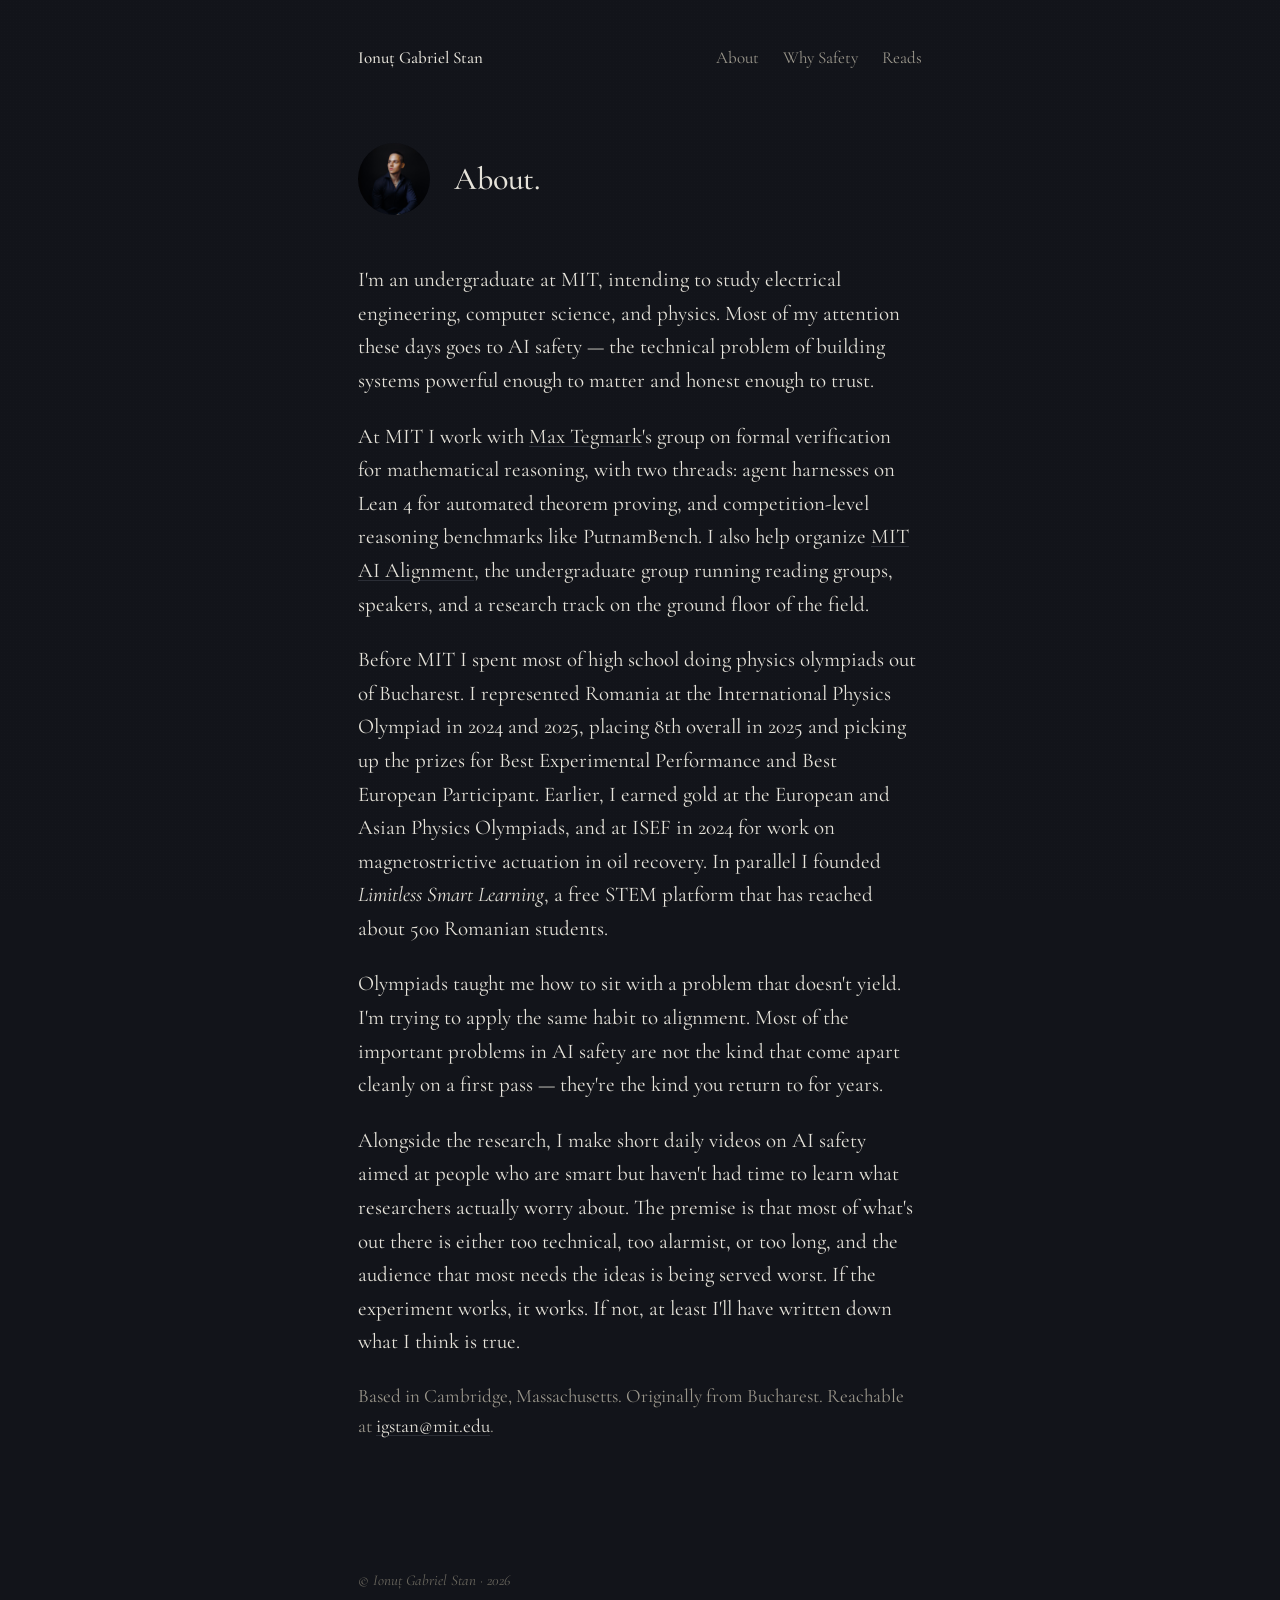
==== about.html @ c5e1496e "Add files via upload" ====
<!DOCTYPE html>
<html lang="en">
<head>
<meta charset="UTF-8">
<meta name="viewport" content="width=device-width, initial-scale=1.0">
<title>About — Ionuț Gabriel Stan</title>
<link rel="preconnect" href="https://fonts.googleapis.com">
<link rel="preconnect" href="https://fonts.gstatic.com" crossorigin>
<link href="https://fonts.googleapis.com/css2?family=Cormorant+Garamond:ital,wght@0,400;0,500;0,600;1,400;1,500&family=Inter:wght@400;500&display=swap" rel="stylesheet">
<link rel="stylesheet" href="style.css">
</head>
<body>
  <div class="wrap">
    <nav>
      <a href="index.html" class="brand">Ionuț Gabriel Stan</a>
      <div class="links">
        <a href="about.html">About</a>
        <a href="why-safety.html">Why Safety</a>
        <a href="reads.html">Reads</a>
      </div>
    </nav>

    <main class="page">
      <div class="page-header">
        <img src="portrait.jpeg" alt="Ionuț Gabriel Stan" class="portrait-sm">
        <h1 class="page-title">About.</h1>
      </div>

      <div class="prose">
        <p>I'm an undergraduate at MIT, intending to study electrical engineering, computer science, and physics. Most of my attention these days goes to AI safety — the technical problem of building systems powerful enough to matter and honest enough to trust.</p>

        <p>At MIT I work with <a href="https://space.mit.edu/home/tegmark/">Max Tegmark</a>'s group on formal verification for mathematical reasoning, with two threads: agent harnesses on Lean 4 for automated theorem proving, and competition-level reasoning benchmarks like PutnamBench. I also help organize <a href="https://aialignment.mit.edu/">MIT AI Alignment</a>, the undergraduate group running reading groups, speakers, and a research track on the ground floor of the field.</p>

        <p>Before MIT I spent most of high school doing physics olympiads out of Bucharest. I represented Romania at the International Physics Olympiad in 2024 and 2025, placing 8th overall in 2025 and picking up the prizes for Best Experimental Performance and Best European Participant. Earlier, I earned gold at the European and Asian Physics Olympiads, and at ISEF in 2024 for work on magnetostrictive actuation in oil recovery. In parallel I founded <em>Limitless Smart Learning</em>, a free STEM platform that has reached about 500 Romanian students.</p>

        <p>Olympiads taught me how to sit with a problem that doesn't yield. I'm trying to apply the same habit to alignment. Most of the important problems in AI safety are not the kind that come apart cleanly on a first pass — they're the kind you return to for years.</p>

        <p>Alongside the research, I make short daily videos on AI safety aimed at people who are smart but haven't had time to learn what researchers actually worry about. The premise is that most of what's out there is either too technical, too alarmist, or too long, and the audience that most needs the ideas is being served worst. If the experiment works, it works. If not, at least I'll have written down what I think is true.</p>

        <p class="muted">Based in Cambridge, Massachusetts. Originally from Bucharest. Reachable at <a href="mailto:igstan@mit.edu">igstan@mit.edu</a>.</p>
      </div>
    </main>

    <footer>
      © Ionuț Gabriel Stan · 2026
    </footer>
  </div>
</body>
</html>
---- style.css ----
:root {
  --bg: #12141a;
  --bg-soft: #181b23;
  --fg: #e6e3da;
  --fg-muted: #9b978c;
  --fg-dim: #6a675e;
  --accent: #b0bacb;
  --rule: #2a2d35;
  --serif: 'Cormorant Garamond', 'EB Garamond', Georgia, serif;
  --sans: 'Inter', -apple-system, sans-serif;
  --maxw: 620px;
}

* { box-sizing: border-box; margin: 0; padding: 0; }
html { scroll-behavior: smooth; }

body {
  background: var(--bg);
  color: var(--fg);
  font-family: var(--serif);
  font-size: 21px;
  line-height: 1.6;
  font-weight: 400;
  -webkit-font-smoothing: antialiased;
  -moz-osx-font-smoothing: grayscale;
  text-rendering: optimizeLegibility;
  min-height: 100vh;
  display: flex;
  flex-direction: column;
}

body::before {
  content: '';
  position: fixed;
  inset: 0;
  background-image: radial-gradient(rgba(255,255,255,0.012) 1px, transparent 1px);
  background-size: 3px 3px;
  pointer-events: none;
  z-index: 1;
}

.wrap {
  max-width: var(--maxw);
  width: 100%;
  margin: 0 auto;
  padding: 0 28px;
  position: relative;
  z-index: 2;
  flex: 1;
  display: flex;
  flex-direction: column;
}

/* Nav */
nav {
  padding: 44px 0 0;
  display: flex;
  justify-content: space-between;
  align-items: baseline;
  font-family: var(--serif);
  font-size: 17px;
}

nav .brand {
  color: var(--fg);
  text-decoration: none;
  font-weight: 500;
}

nav .links {
  display: flex;
  gap: 24px;
}

nav a {
  color: var(--fg-muted);
  text-decoration: none;
  transition: color 0.2s ease;
}

nav a:hover { color: var(--fg); }

/* LANDING */
main.landing {
  flex: 1;
  display: flex;
  flex-direction: column;
  align-items: flex-start;
  justify-content: center;
  padding: 64px 0;
  max-width: 560px;
}

.landing h1 {
  font-family: var(--serif);
  font-size: 32px;
  font-weight: 500;
  line-height: 1.15;
  letter-spacing: -0.005em;
  margin-bottom: 28px;
}

.landing .prose p {
  font-size: 21px;
  line-height: 1.55;
  margin-bottom: 18px;
  color: var(--fg);
}

.landing .prose a {
  color: var(--fg);
  text-decoration: underline;
  text-decoration-color: var(--fg-muted);
  text-decoration-thickness: 1px;
  text-underline-offset: 4px;
  transition: text-decoration-color 0.2s ease;
}

.landing .prose a:hover {
  text-decoration-color: var(--accent);
}

.summary-label {
  display: block;
  font-family: var(--serif);
  font-style: italic;
  color: var(--fg-muted);
  font-size: 18px;
  margin-top: 36px;
  margin-bottom: 24px;
}

.portrait-lg {
  width: 220px;
  height: 220px;
  border-radius: 50%;
  object-fit: cover;
  object-position: center 20%;
  filter: grayscale(0.18) contrast(1.02);
  display: block;
}

/* CONTENT PAGES */
main.page {
  padding: 72px 0 48px;
  max-width: 560px;
}

.page-header {
  display: flex;
  align-items: center;
  gap: 24px;
  margin-bottom: 48px;
}

.portrait-sm {
  width: 72px;
  height: 72px;
  border-radius: 50%;
  object-fit: cover;
  object-position: center 20%;
  filter: grayscale(0.18) contrast(1.02);
  flex-shrink: 0;
}

h1.page-title {
  font-family: var(--serif);
  font-size: 32px;
  font-weight: 500;
  line-height: 1.15;
  letter-spacing: -0.005em;
  margin: 0;
}

/* Prose */
.prose p {
  margin-bottom: 22px;
  color: var(--fg);
}

.prose p.muted {
  color: var(--fg-muted);
  font-size: 19px;
}

.prose a {
  color: var(--fg);
  text-decoration: underline;
  text-decoration-color: var(--rule);
  text-decoration-thickness: 1px;
  text-underline-offset: 3px;
  transition: text-decoration-color 0.2s ease;
}

.prose a:hover {
  text-decoration-color: var(--accent);
}

em, i { font-style: italic; }

h2 {
  font-family: var(--serif);
  font-size: 19px;
  font-weight: 400;
  font-style: italic;
  color: var(--fg-muted);
  margin-top: 52px;
  margin-bottom: 22px;
}

h3 {
  font-family: var(--serif);
  font-size: 22px;
  font-weight: 500;
  margin-top: 36px;
  margin-bottom: 14px;
  color: var(--fg);
}

/* Link lists */
.linklist {
  list-style: none;
}

.linklist li {
  padding: 16px 0;
  border-bottom: 1px solid var(--rule);
}

.linklist li:last-child { border-bottom: none; }

.linklist .row {
  display: flex;
  justify-content: space-between;
  align-items: baseline;
  gap: 16px;
  margin-bottom: 4px;
}

.linklist .title {
  color: var(--fg);
  font-family: var(--serif);
  font-size: 20px;
  font-style: italic;
  font-weight: 500;
}

.linklist .author {
  font-family: var(--serif);
  font-size: 17px;
  color: var(--fg-muted);
  white-space: nowrap;
}

.linklist .note {
  font-family: var(--serif);
  font-size: 18px;
  color: var(--fg-muted);
  line-height: 1.5;
  margin-top: 4px;
}

/* Footer */
footer {
  padding: 56px 0 44px;
  font-family: var(--serif);
  font-size: 15px;
  color: var(--fg-dim);
  font-style: italic;
}

/* Responsive */
@media (max-width: 600px) {
  body { font-size: 19px; }
  .landing h1 { font-size: 28px; }
  h1.page-title { font-size: 26px; }
  .landing .prose p { font-size: 19px; }
  .portrait-lg { width: 180px; height: 180px; }
  .portrait-sm { width: 56px; height: 56px; }
  main.landing { padding: 40px 0; }
  main.page { padding: 52px 0 40px; }
  nav { padding-top: 32px; font-size: 16px; }
  .page-header { gap: 16px; margin-bottom: 40px; }
}

/* Fade */
main > *, main .prose > * {
  animation: fade 0.7s ease-out both;
}
main > *:nth-child(2) { animation-delay: 0.08s; }
main > *:nth-child(3) { animation-delay: 0.16s; }

@keyframes fade {
  from { opacity: 0; transform: translateY(6px); }
  to { opacity: 1; transform: translateY(0); }
}
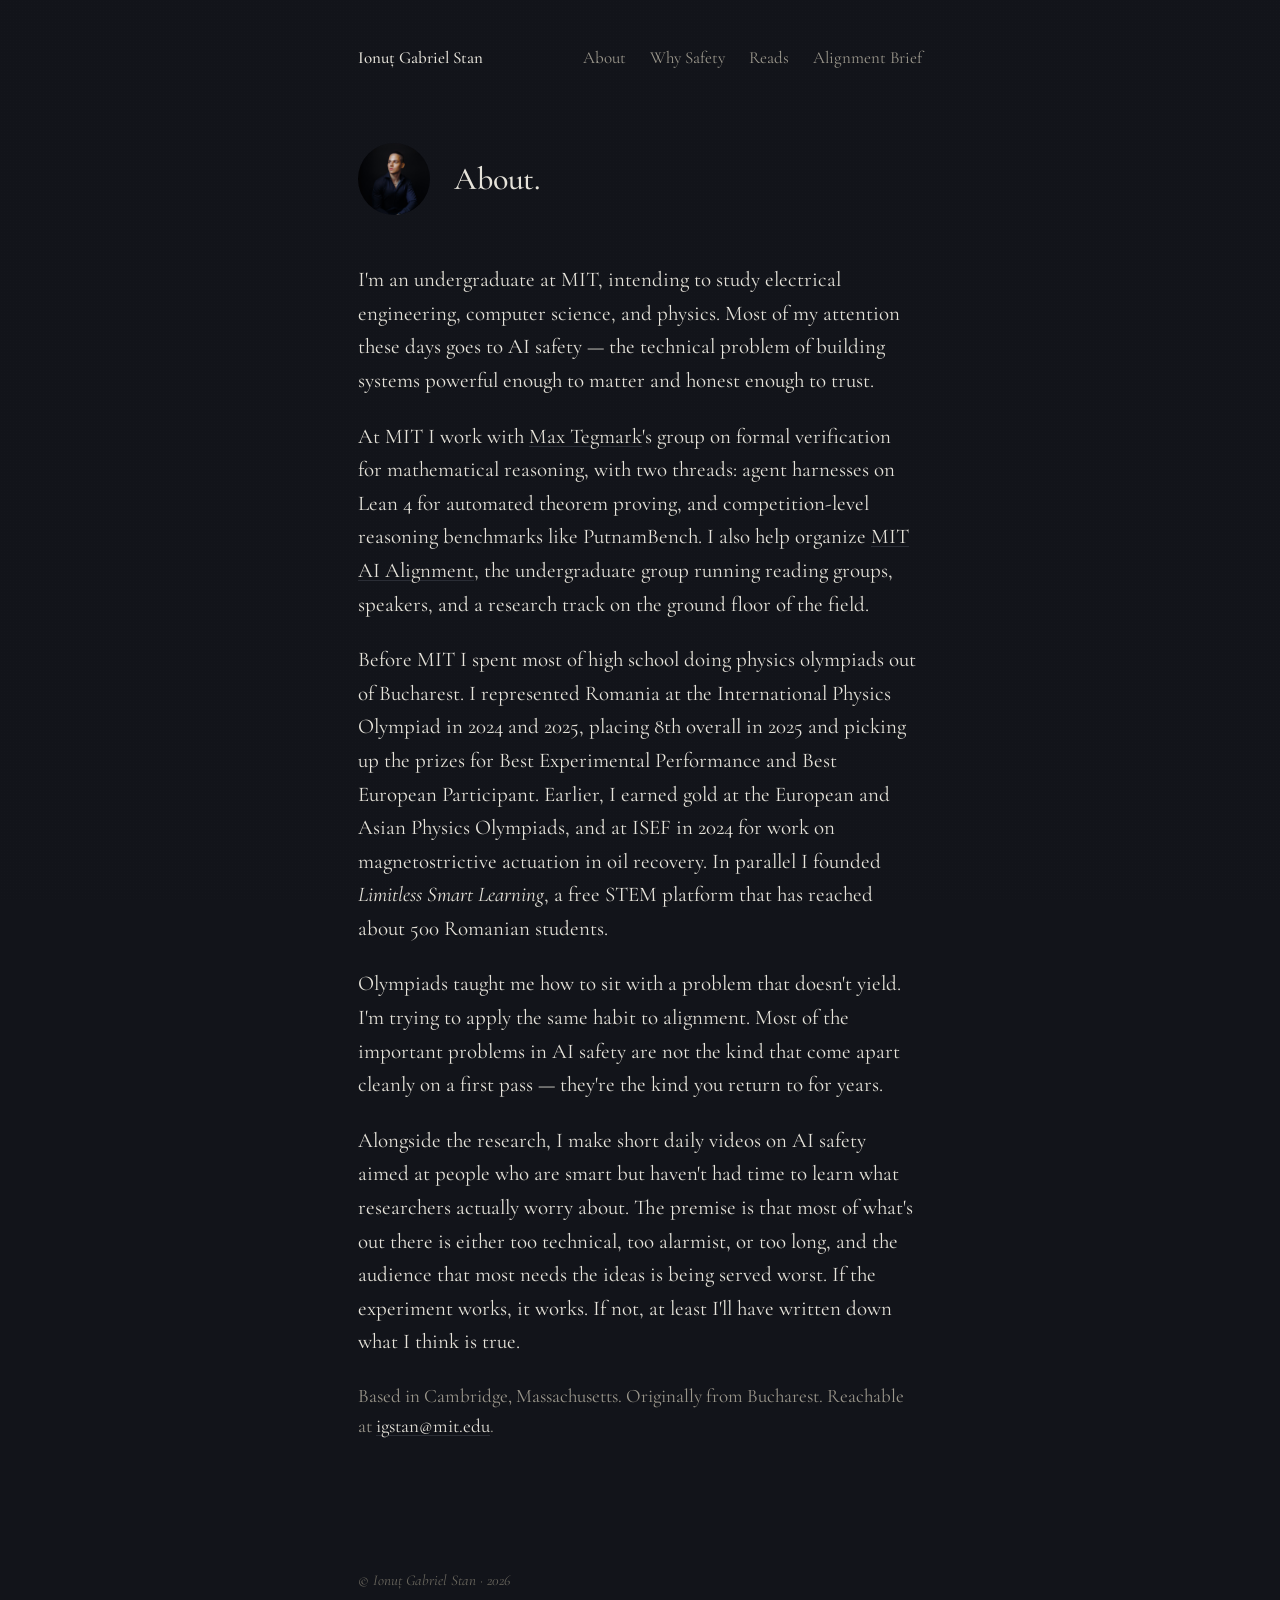
==== commit 35526b34: "site: trim home, cut reads to 5, add alignment brief page" ====
--- a/about.html
+++ b/about.html
@@ -17,6 +17,7 @@
         <a href="about.html">About</a>
         <a href="why-safety.html">Why Safety</a>
         <a href="reads.html">Reads</a>
+        <a href="alignment-brief.html">Alignment Brief</a>
       </div>
     </nav>
 
--- a/style.css
+++ b/style.css
@@ -294,3 +294,22 @@
   from { opacity: 0; transform: translateY(6px); }
   to { opacity: 1; transform: translateY(0); }
 }
+
+  .linklist .links-inline {
+    display: flex;
+    gap: 14px;
+    font-family: var(--sans);
+    font-size: 13px;
+    letter-spacing: 0.04em;
+    text-transform: uppercase;
+  }
+
+  .linklist .links-inline a {
+    color: var(--fg-muted);
+    text-decoration: none;
+    transition: color 0.2s ease;
+  }
+
+  .linklist .links-inline a:hover {
+    color: var(--fg);
+  }
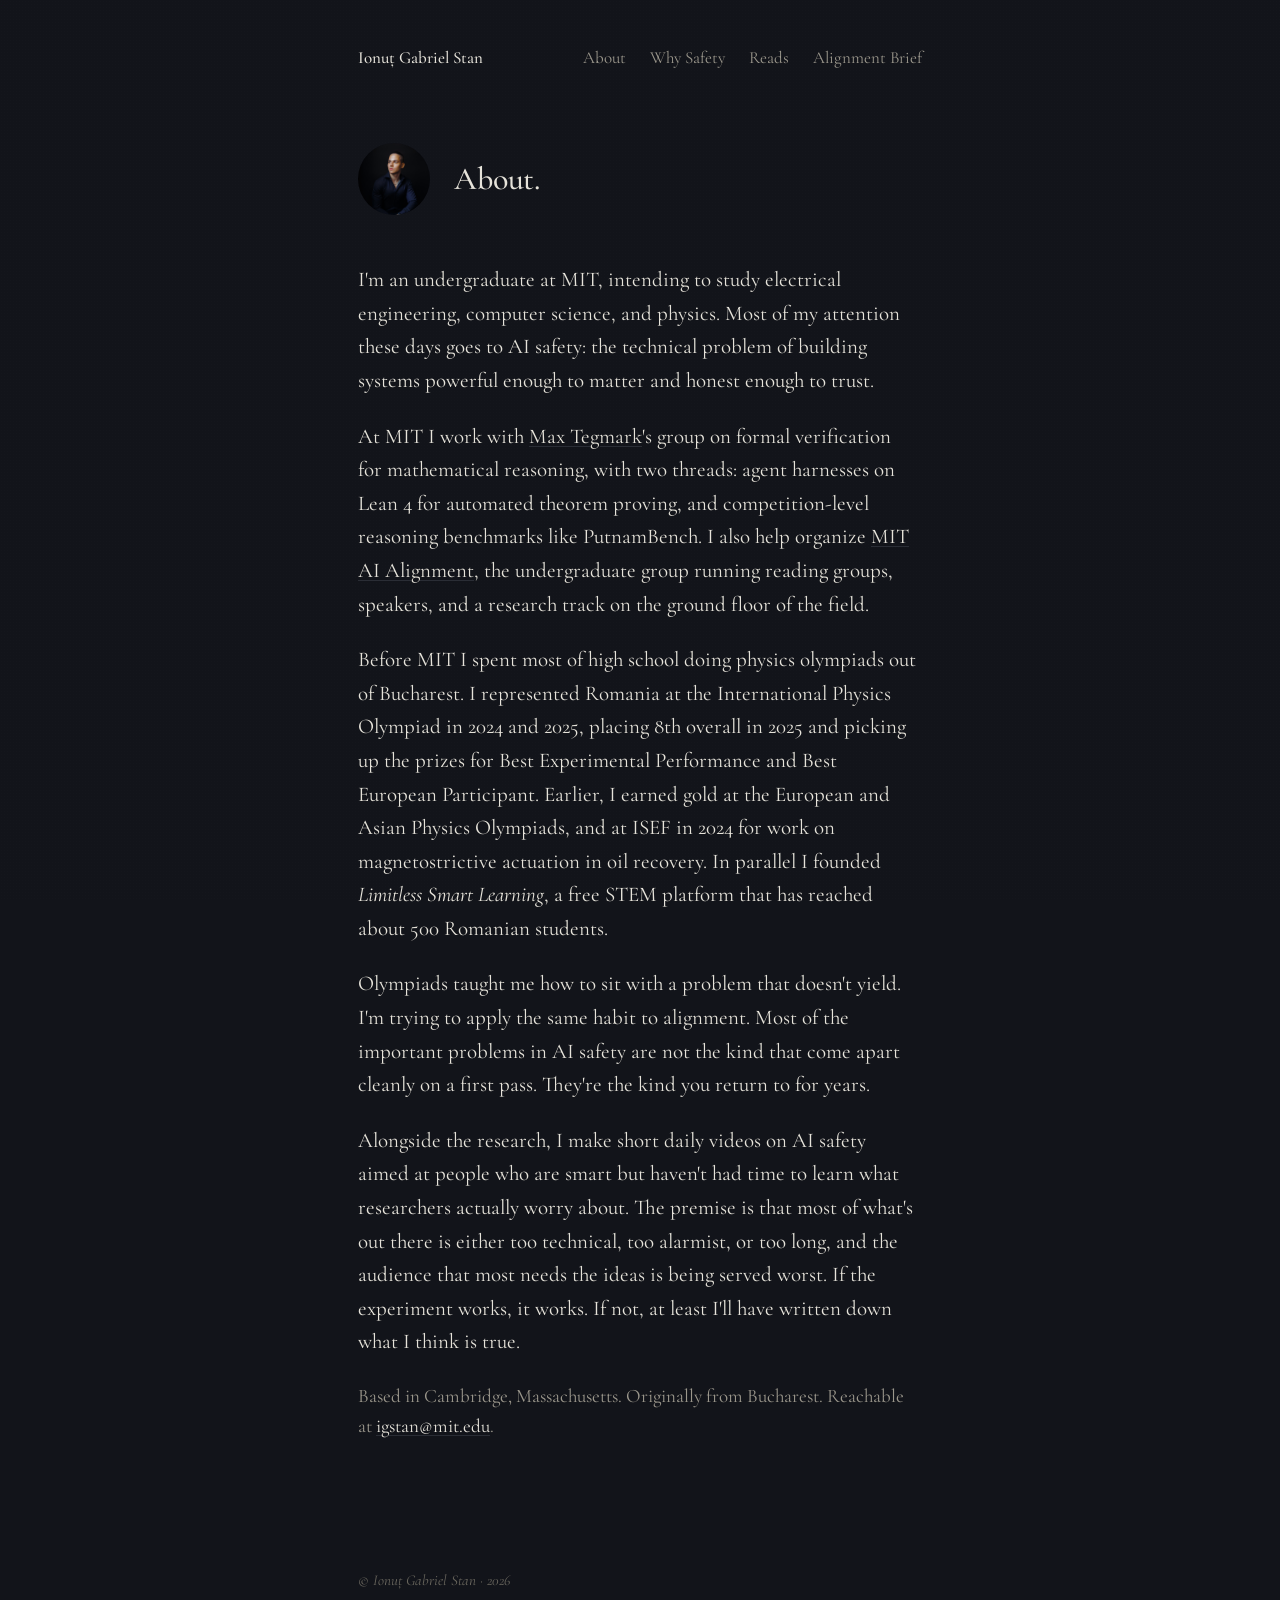
==== commit cd235830: "site: remove em-dashes, reorder landing, tighten copy" ====
--- a/about.html
+++ b/about.html
@@ -3,7 +3,7 @@
 <head>
 <meta charset="UTF-8">
 <meta name="viewport" content="width=device-width, initial-scale=1.0">
-<title>About — Ionuț Gabriel Stan</title>
+<title>About · Ionuț Gabriel Stan</title>
 <link rel="preconnect" href="https://fonts.googleapis.com">
 <link rel="preconnect" href="https://fonts.gstatic.com" crossorigin>
 <link href="https://fonts.googleapis.com/css2?family=Cormorant+Garamond:ital,wght@0,400;0,500;0,600;1,400;1,500&family=Inter:wght@400;500&display=swap" rel="stylesheet">
@@ -28,13 +28,13 @@
       </div>
 
       <div class="prose">
-        <p>I'm an undergraduate at MIT, intending to study electrical engineering, computer science, and physics. Most of my attention these days goes to AI safety — the technical problem of building systems powerful enough to matter and honest enough to trust.</p>
+        <p>I'm an undergraduate at MIT, intending to study electrical engineering, computer science, and physics. Most of my attention these days goes to AI safety: the technical problem of building systems powerful enough to matter and honest enough to trust.</p>
 
         <p>At MIT I work with <a href="https://space.mit.edu/home/tegmark/">Max Tegmark</a>'s group on formal verification for mathematical reasoning, with two threads: agent harnesses on Lean 4 for automated theorem proving, and competition-level reasoning benchmarks like PutnamBench. I also help organize <a href="https://aialignment.mit.edu/">MIT AI Alignment</a>, the undergraduate group running reading groups, speakers, and a research track on the ground floor of the field.</p>
 
         <p>Before MIT I spent most of high school doing physics olympiads out of Bucharest. I represented Romania at the International Physics Olympiad in 2024 and 2025, placing 8th overall in 2025 and picking up the prizes for Best Experimental Performance and Best European Participant. Earlier, I earned gold at the European and Asian Physics Olympiads, and at ISEF in 2024 for work on magnetostrictive actuation in oil recovery. In parallel I founded <em>Limitless Smart Learning</em>, a free STEM platform that has reached about 500 Romanian students.</p>
 
-        <p>Olympiads taught me how to sit with a problem that doesn't yield. I'm trying to apply the same habit to alignment. Most of the important problems in AI safety are not the kind that come apart cleanly on a first pass — they're the kind you return to for years.</p>
+        <p>Olympiads taught me how to sit with a problem that doesn't yield. I'm trying to apply the same habit to alignment. Most of the important problems in AI safety are not the kind that come apart cleanly on a first pass. They're the kind you return to for years.</p>
 
         <p>Alongside the research, I make short daily videos on AI safety aimed at people who are smart but haven't had time to learn what researchers actually worry about. The premise is that most of what's out there is either too technical, too alarmist, or too long, and the audience that most needs the ideas is being served worst. If the experiment works, it works. If not, at least I'll have written down what I think is true.</p>
 
--- a/style.css
+++ b/style.css
@@ -313,3 +313,7 @@
   .linklist .links-inline a:hover {
     color: var(--fg);
   }
+
+main.landing .prose p.spacer-top {
+  margin-top: 28px;
+}
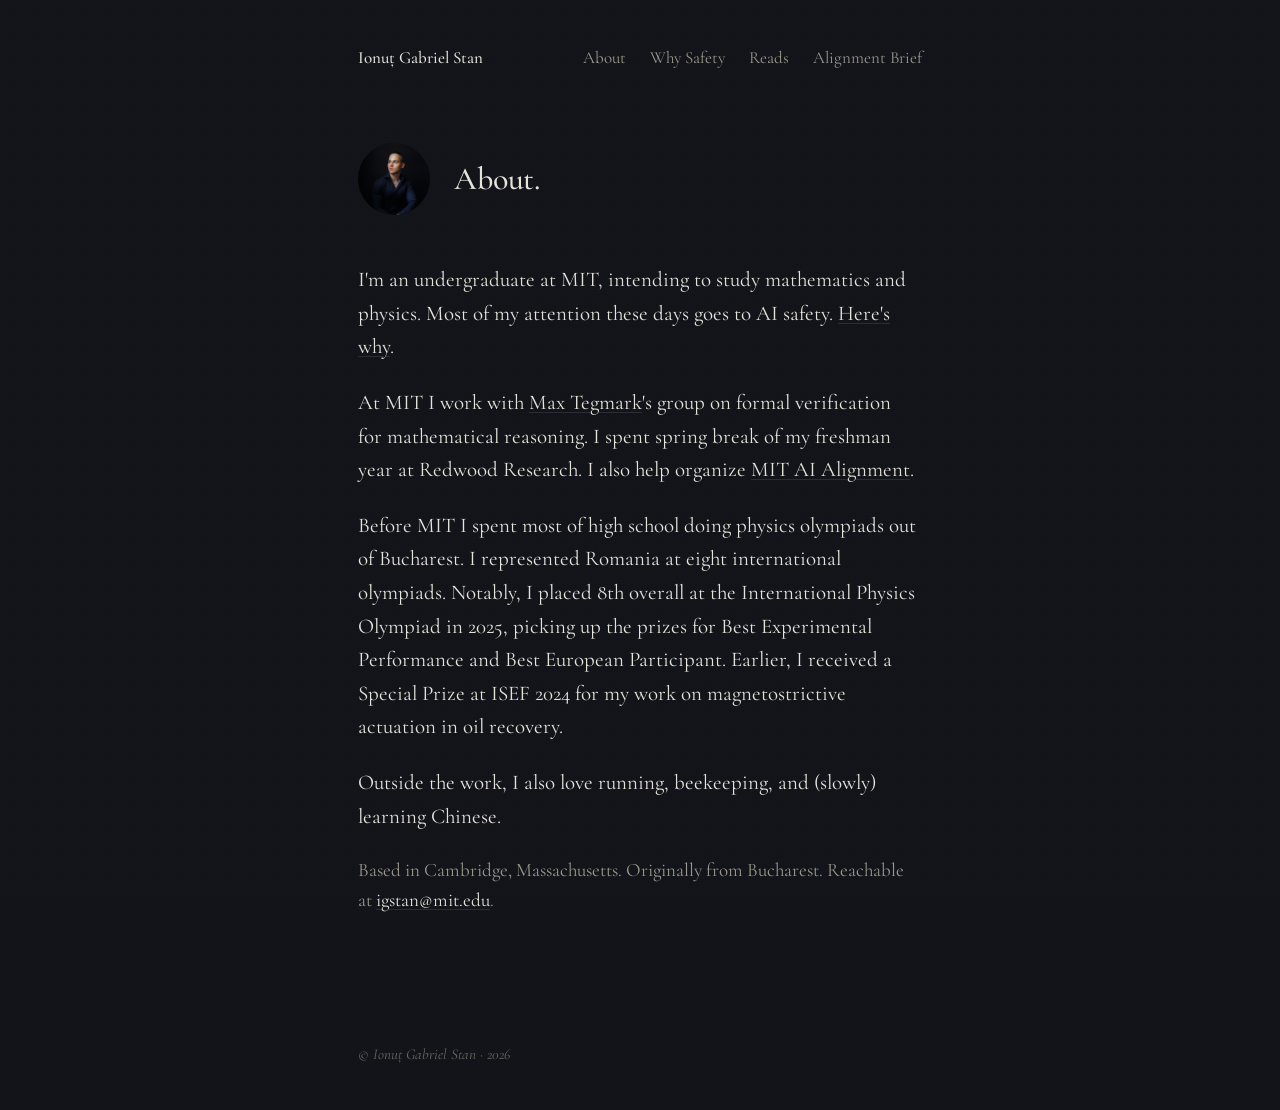
==== commit cd0031b3: "about: rewrite bio - studies, olympiads, hobbies Co-Authored-By: Claude Opus 4.7 (1M context) <norep" ====
--- a/about.html
+++ b/about.html
@@ -28,15 +28,13 @@
       </div>
 
       <div class="prose">
-        <p>I'm an undergraduate at MIT, intending to study electrical engineering, computer science, and physics. Most of my attention these days goes to AI safety: the technical problem of building systems powerful enough to matter and honest enough to trust.</p>
+        <p>I'm an undergraduate at MIT, intending to study mathematics and physics. Most of my attention these days goes to AI safety. <a href="why-safety.html">Here's why</a>.</p>
 
-        <p>At MIT I work with <a href="https://space.mit.edu/home/tegmark/">Max Tegmark</a>'s group on formal verification for mathematical reasoning, with two threads: agent harnesses on Lean 4 for automated theorem proving, and competition-level reasoning benchmarks like PutnamBench. I also help organize <a href="https://aialignment.mit.edu/">MIT AI Alignment</a>, the undergraduate group running reading groups, speakers, and a research track on the ground floor of the field.</p>
+        <p>At MIT I work with <a href="https://space.mit.edu/home/tegmark/">Max Tegmark</a>'s group on formal verification for mathematical reasoning. I spent spring break of my freshman year at Redwood Research. I also help organize <a href="https://aialignment.mit.edu/">MIT AI Alignment</a>.</p>
 
-        <p>Before MIT I spent most of high school doing physics olympiads out of Bucharest. I represented Romania at the International Physics Olympiad in 2024 and 2025, placing 8th overall in 2025 and picking up the prizes for Best Experimental Performance and Best European Participant. Earlier, I earned gold at the European and Asian Physics Olympiads, and at ISEF in 2024 for work on magnetostrictive actuation in oil recovery. In parallel I founded <em>Limitless Smart Learning</em>, a free STEM platform that has reached about 500 Romanian students.</p>
+        <p>Before MIT I spent most of high school doing physics olympiads out of Bucharest. I represented Romania at eight international olympiads. Notably, I placed 8th overall at the International Physics Olympiad in 2025, picking up the prizes for Best Experimental Performance and Best European Participant. Earlier, I received a Special Prize at ISEF 2024 for my work on magnetostrictive actuation in oil recovery.</p>
 
-        <p>Olympiads taught me how to sit with a problem that doesn't yield. I'm trying to apply the same habit to alignment. Most of the important problems in AI safety are not the kind that come apart cleanly on a first pass. They're the kind you return to for years.</p>
-
-        <p>Alongside the research, I make short daily videos on AI safety aimed at people who are smart but haven't had time to learn what researchers actually worry about. The premise is that most of what's out there is either too technical, too alarmist, or too long, and the audience that most needs the ideas is being served worst. If the experiment works, it works. If not, at least I'll have written down what I think is true.</p>
+        <p>Outside the work, I also love running, beekeeping, and (slowly) learning Chinese.</p>
 
         <p class="muted">Based in Cambridge, Massachusetts. Originally from Bucharest. Reachable at <a href="mailto:igstan@mit.edu">igstan@mit.edu</a>.</p>
       </div>
--- a/style.css
+++ b/style.css
@@ -86,8 +86,8 @@
   display: flex;
   flex-direction: column;
   align-items: flex-start;
-  justify-content: center;
-  padding: 64px 0;
+  justify-content: flex-start;
+  padding: 48px 0 64px;
   max-width: 560px;
 }
 
@@ -138,6 +138,7 @@
   object-position: center 20%;
   filter: grayscale(0.18) contrast(1.02);
   display: block;
+  margin-bottom: 20px;
 }
 
 /* CONTENT PAGES */
@@ -295,25 +296,48 @@
   to { opacity: 1; transform: translateY(0); }
 }
 
-  .linklist .links-inline {
-    display: flex;
-    gap: 14px;
-    font-family: var(--sans);
-    font-size: 13px;
-    letter-spacing: 0.04em;
-    text-transform: uppercase;
-  }
-
-  .linklist .links-inline a {
-    color: var(--fg-muted);
-    text-decoration: none;
-    transition: color 0.2s ease;
-  }
-
-  .linklist .links-inline a:hover {
-    color: var(--fg);
-  }
-
 main.landing .prose p.spacer-top {
   margin-top: 28px;
 }
+
+.platform-row {
+  display: flex;
+  gap: 14px;
+  align-items: center;
+  margin-bottom: 24px;
+}
+
+.platform-row-top {
+  margin-top: 8px;
+  margin-bottom: 28px;
+}
+
+.platform-row a,
+.linklist .links-inline a {
+  color: var(--fg-muted);
+  display: inline-flex;
+  align-items: center;
+  transition: color 0.2s ease;
+}
+
+.platform-row a:hover,
+.linklist .links-inline a:hover {
+  color: var(--fg);
+}
+
+.platform-row svg {
+  width: 16px;
+  height: 16px;
+}
+
+.linklist .links-inline {
+  display: flex;
+  gap: 14px;
+  align-items: center;
+  margin-top: 8px;
+}
+
+.linklist .links-inline svg {
+  width: 16px;
+  height: 16px;
+}
